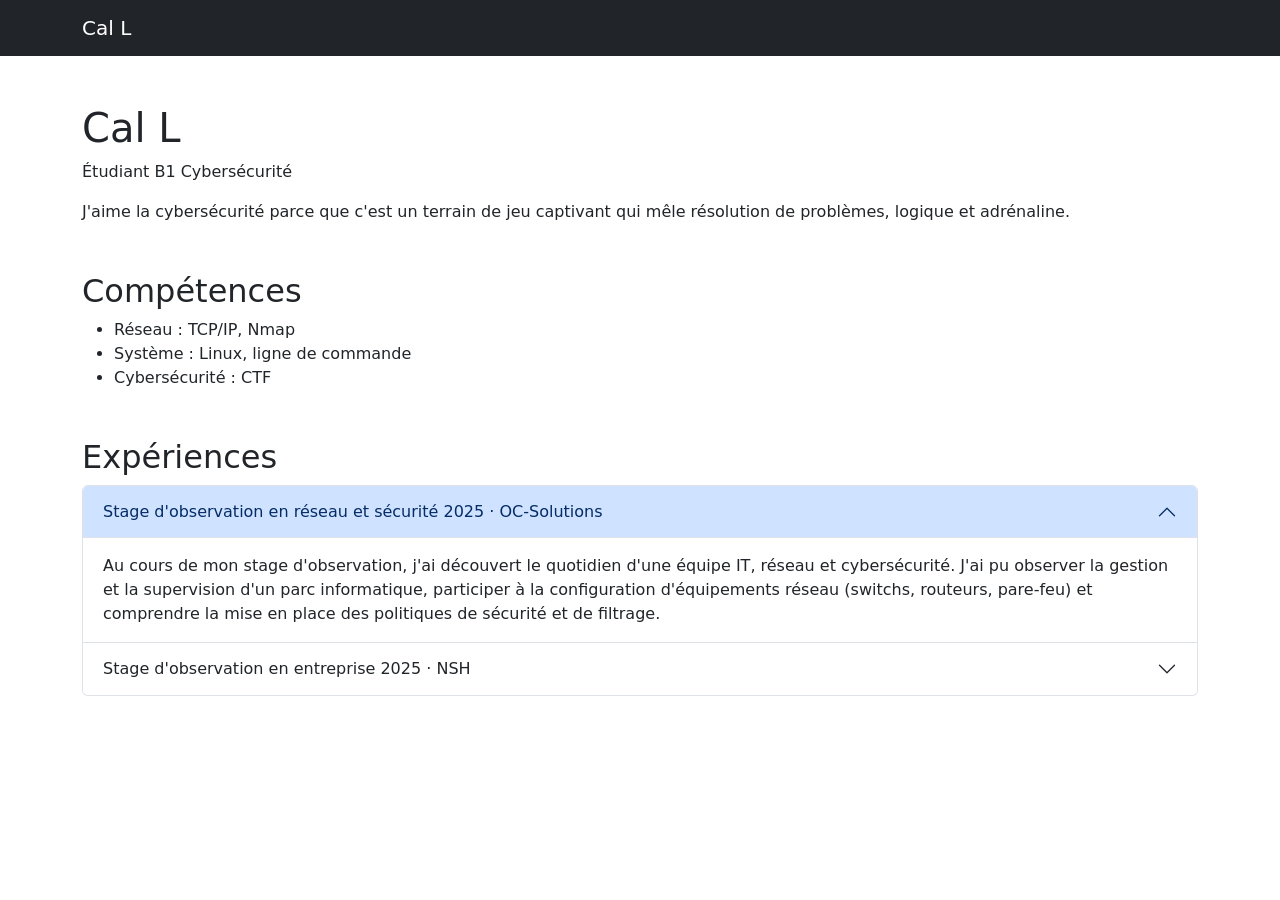
==== index.html @ 904b1baa "accordéon sur experiences avec ce que j ai fait pendant mes deux stages" ====
<!DOCTYPE html>
<html lang="fr">
<head>
  <meta charset="UTF-8">
  <meta name="viewport" content="width=device-width, initial-scale=1.0">
  <title>Mon CV</title>
  
  <link href="https://cdn.jsdelivr.net/npm/bootstrap@5.3.3/dist/css/bootstrap.min.css" rel="stylesheet">
  
  <link href="style.css" rel="stylesheet">
</head>
<body>

  
  <nav class="navbar navbar-dark bg-dark">
    <div class="container">
      <a class="navbar-brand" href="#">Cal L</a>
    </div>
  </nav>

  <div class="container py-5">

    
    <h1>Cal L</h1>
    <p>Étudiant B1 Cybersécurité</p>
    <p>
      J'aime la cybersécurité parce que c'est un terrain de jeu captivant qui mêle
      résolution de problèmes, logique et adrénaline.
    </p>

    
    <h2 class="mt-5">Compétences</h2>
    <ul>
      <li>Réseau : TCP/IP, Nmap</li>
      <li>Système : Linux, ligne de commande</li>
      <li>Cybersécurité : CTF</li>
    </ul>

    
    <h2 class="mt-5">Expériences</h2>

    <div class="accordion" id="mesStages">

      
      <div class="accordion-item">
        <h2 class="accordion-header">
          <button class="accordion-button" data-bs-toggle="collapse" data-bs-target="#stage">
            Stage d'observation en réseau et sécurité 2025 · OC-Solutions
          </button>
        </h2>
        <div id="stage" class="accordion-collapse collapse show" data-bs-parent="#mesStages">
          <div class="accordion-body">
            Au cours de mon stage d'observation, j'ai découvert le quotidien d'une équipe IT,
            réseau et cybersécurité. J'ai pu observer la gestion et la supervision d'un parc informatique,
            participer à la configuration d'équipements réseau (switchs, routeurs, pare-feu)
            et comprendre la mise en place des politiques de sécurité et de filtrage.

          </div>
        </div>
      </div>

      
      <div class="accordion-item">
        <h2 class="accordion-header">
          <button class="accordion-button collapsed" data-bs-toggle="collapse" data-bs-target="#stage2">
            Stage d'observation en entreprise 2025 · NSH
          </button>
        </h2>
        <div id="stage2" class="accordion-collapse collapse" data-bs-parent="#mesStages">
          <div class="accordion-body">
          Lors de mon stage d'observation, j'ai exploré l'organisation globale d'une entreprise 
          en découvrant ses différents services (informatique, communication, comptabilité,
          finance, direction et design). Cette immersion polyvalente 
          m'a permis de comprendre le rôle de chaque pôle, leurs synergies au quotidien 
          et la façon dont ils collaborent pour faire tourner l'activité.
          </div>
        </div>
      </div>

    </div>

  </div>

  
  <script src="https://cdn.jsdelivr.net/npm/bootstrap@5.3.3/dist/js/bootstrap.bundle.min.js"></script>
</body>
</html>
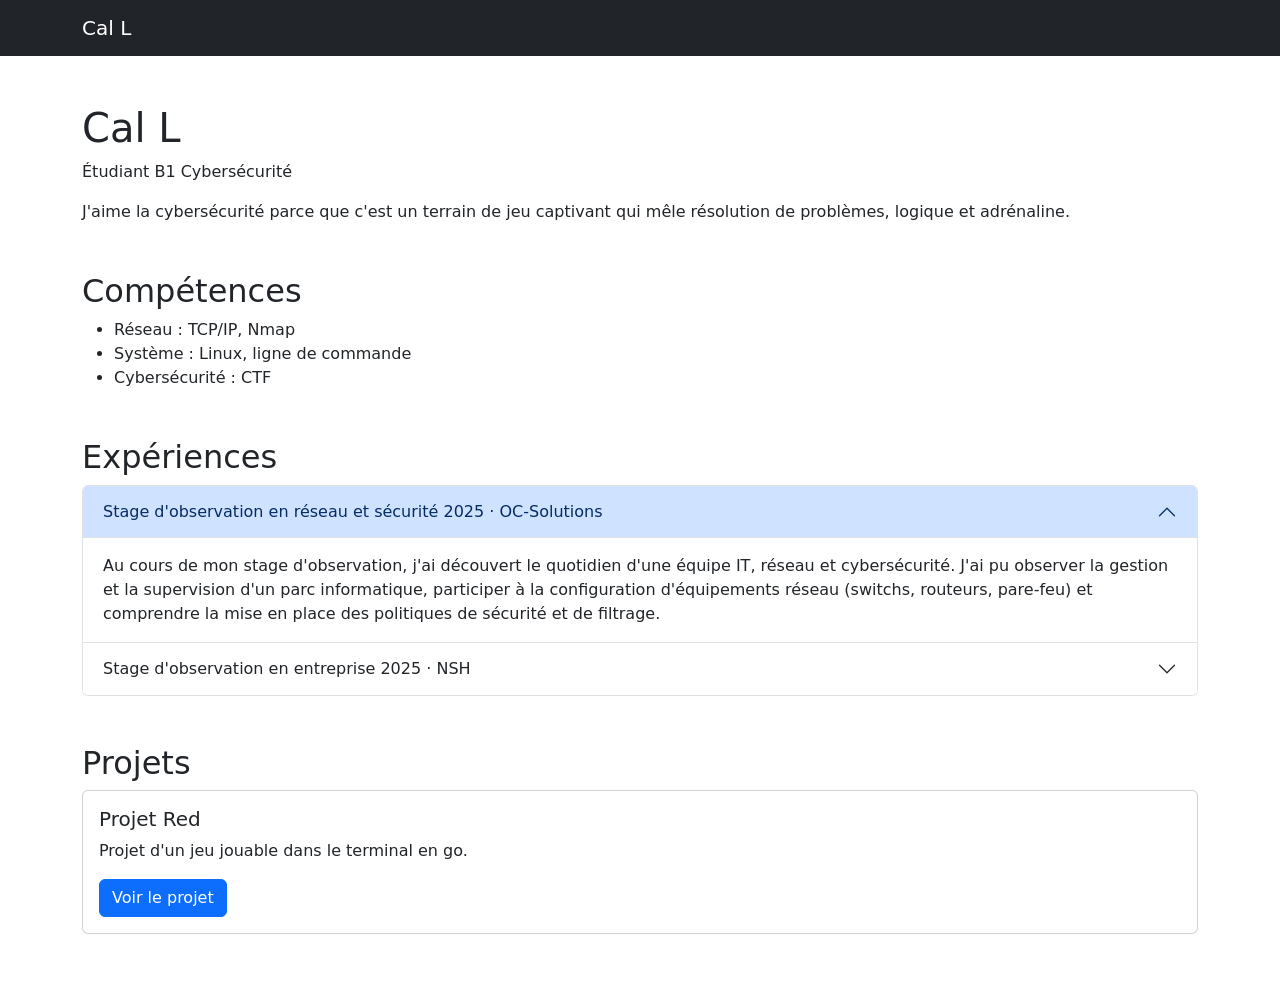
==== commit 31c83d66: "ajout projet" ====
--- a/index.html
+++ b/index.html
@@ -79,7 +79,25 @@
 
     </div>
 
+    
+<h2 class="mt-5">Projets</h2>
+
+  <div class="card">
+    <div class="card-body">
+      <h5>Projet Red</h5>
+      <p>Projet d'un jeu jouable dans le terminal en go.</p>
+      <a href="https://github.com/ItsForTheVibes/Projet-Red-Mr-Ybot" target="_blank" class="btn btn-primary">Voir le projet</a>
+    </div>
   </div>
+
+
+
+
+
+
+
+  
+</div>
 
   
   <script src="https://cdn.jsdelivr.net/npm/bootstrap@5.3.3/dist/js/bootstrap.bundle.min.js"></script>
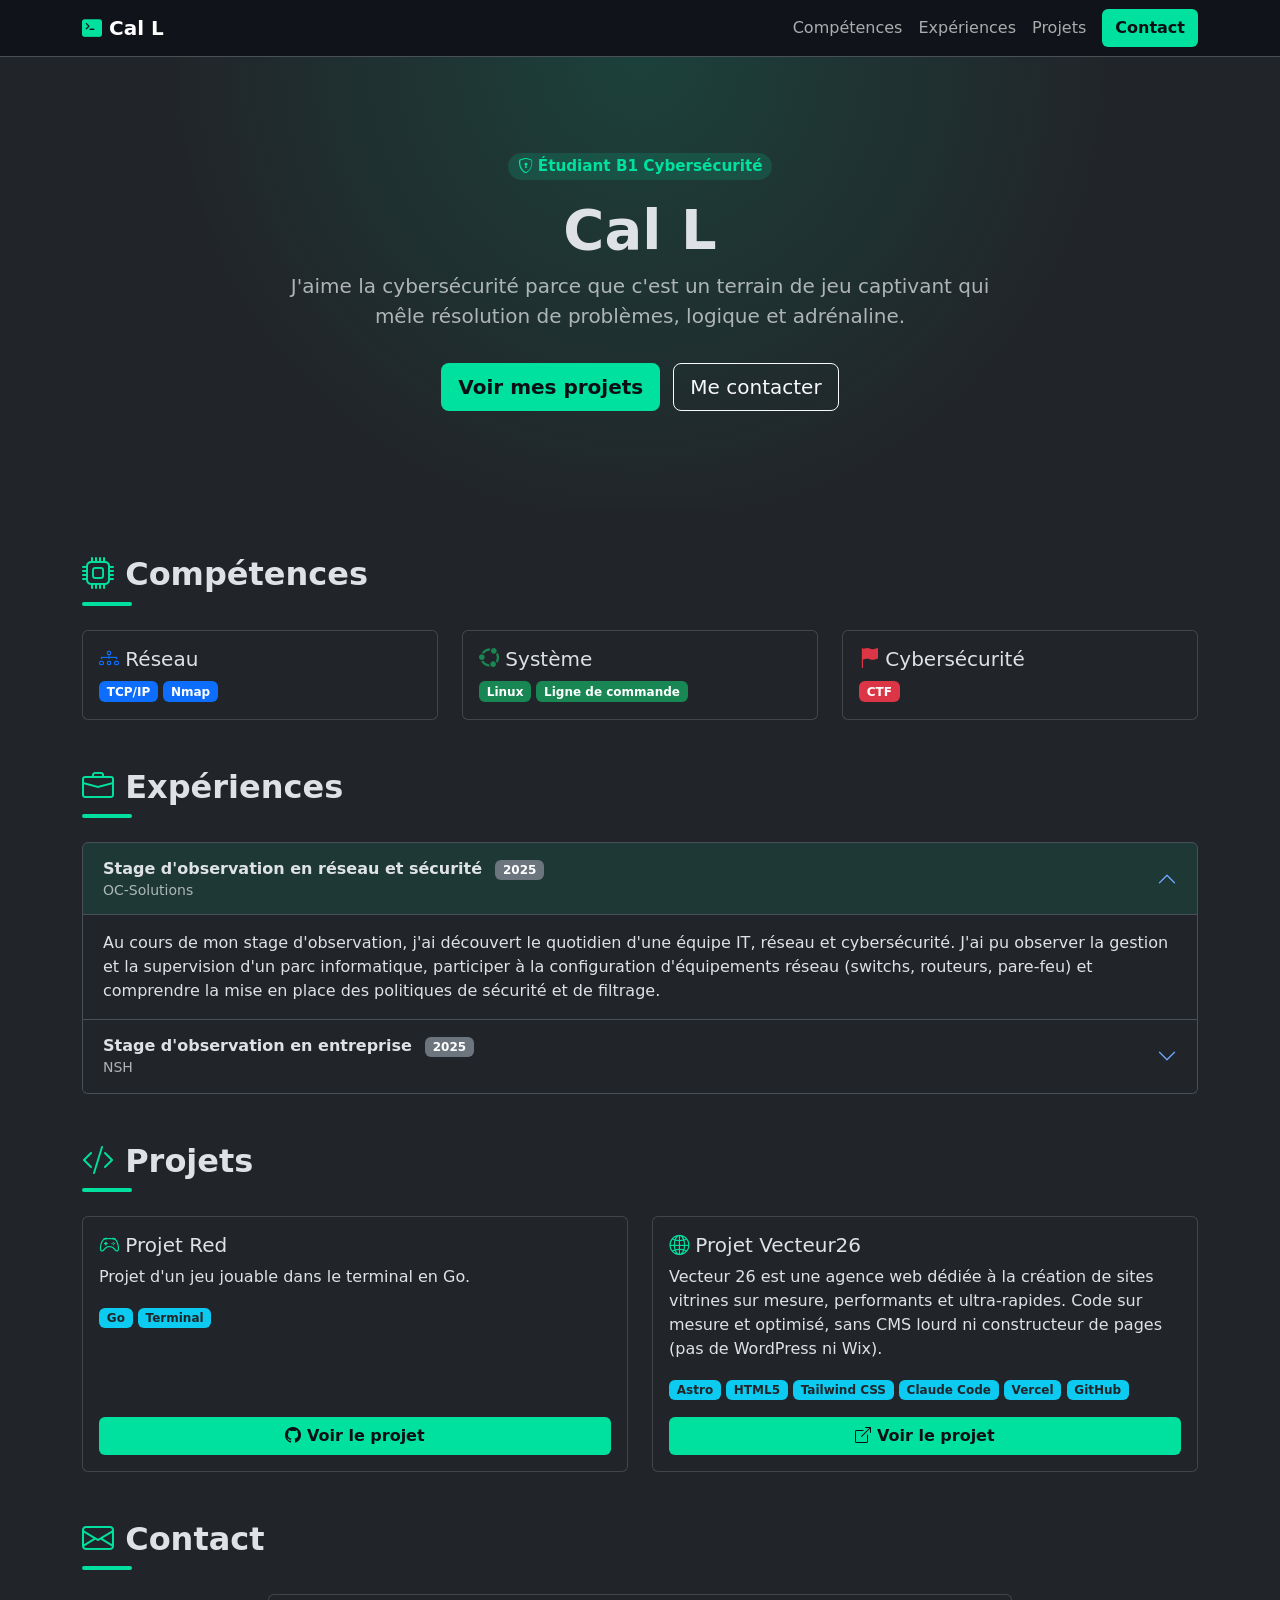
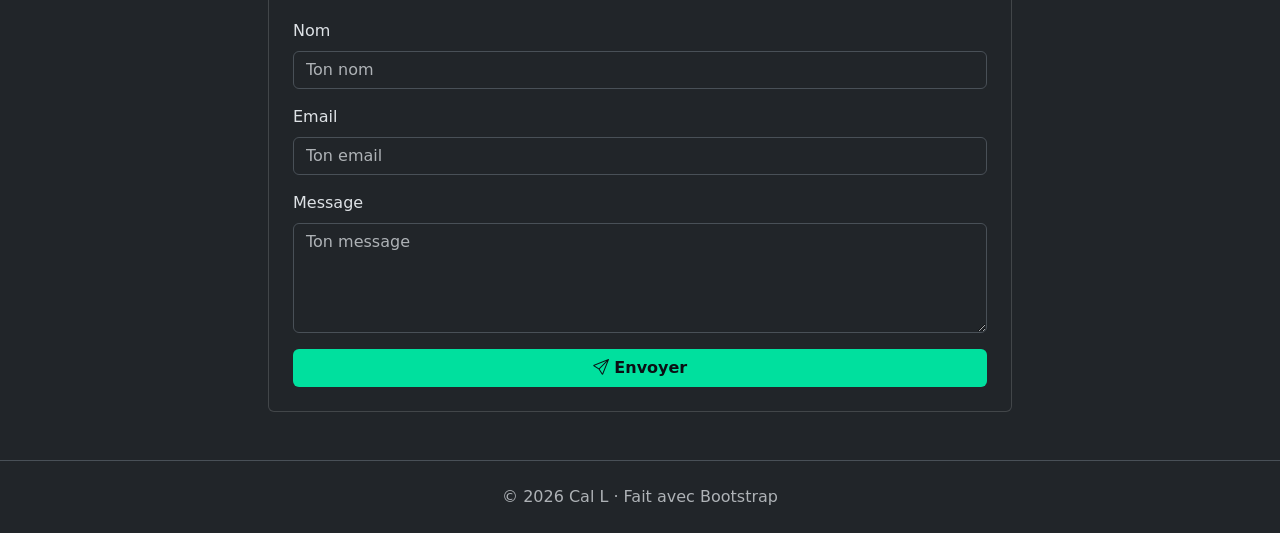
==== commit 110ac1e1: "cbon" ====
--- a/index.html
+++ b/index.html
@@ -1,105 +1,239 @@
 <!DOCTYPE html>
-<html lang="fr">
+<!-- data-bs-theme="dark" : active le thème sombre de Bootstrap sur toute la page -->
+<html lang="fr" data-bs-theme="dark">
 <head>
   <meta charset="UTF-8">
   <meta name="viewport" content="width=device-width, initial-scale=1.0">
-  <title>Mon CV</title>
-  
+  <title>Cal L · CV Cybersécurité</title>
+
+  <!-- Bootstrap (le CSS déjà fait) -->
   <link href="https://cdn.jsdelivr.net/npm/bootstrap@5.3.3/dist/css/bootstrap.min.css" rel="stylesheet">
-  
+  <!-- Bootstrap Icons (les petites icônes) -->
+  <link href="https://cdn.jsdelivr.net/npm/bootstrap-icons@1.11.3/font/bootstrap-icons.min.css" rel="stylesheet">
+  <!-- Mon CSS à moi (toujours en dernier) -->
   <link href="style.css" rel="stylesheet">
 </head>
 <body>
 
-  
-  <nav class="navbar navbar-dark bg-dark">
+  <!-- ===== MENU ===== -->
+  <!-- sticky-top : le menu reste collé en haut quand on descend -->
+  <nav class="navbar navbar-expand-md sticky-top border-bottom">
     <div class="container">
-      <a class="navbar-brand" href="#">Cal L</a>
+      <a class="navbar-brand fw-bold" href="#">
+        <i class="bi bi-terminal-fill text-accent"></i> Cal L
+      </a>
+
+      <!-- Bouton "burger" : visible seulement sur téléphone -->
+      <button class="navbar-toggler" data-bs-toggle="collapse" data-bs-target="#menu">
+        <span class="navbar-toggler-icon"></span>
+      </button>
+
+      <!-- Les liens : cachés dans le burger sur téléphone -->
+      <div class="collapse navbar-collapse" id="menu">
+        <ul class="navbar-nav ms-auto align-items-md-center">
+          <li class="nav-item"><a class="nav-link" href="#competences">Compétences</a></li>
+          <li class="nav-item"><a class="nav-link" href="#experiences">Expériences</a></li>
+          <li class="nav-item"><a class="nav-link" href="#projets">Projets</a></li>
+          <li class="nav-item ms-md-2">
+            <a href="#contact" class="btn btn-accent">Contact</a>
+          </li>
+        </ul>
+      </div>
     </div>
   </nav>
 
+  <!-- ===== EN-TÊTE / À PROPOS ===== -->
+  <header class="hero py-5">
+    <div class="container py-5 text-center">
+      <span class="badge rounded-pill bg-accent-soft mb-3">
+        <i class="bi bi-shield-lock"></i> Étudiant B1 Cybersécurité
+      </span>
+      <h1 class="display-4 fw-bold">Cal L</h1>
+      <p class="lead text-body-secondary col-lg-8 mx-auto">
+        J'aime la cybersécurité parce que c'est un terrain de jeu captivant qui mêle
+        résolution de problèmes, logique et adrénaline.
+      </p>
+      <a href="#projets" class="btn btn-accent btn-lg mt-3">Voir mes projets</a>
+      <a href="#contact" class="btn btn-outline-light btn-lg mt-3 ms-2">Me contacter</a>
+    </div>
+  </header>
+
   <div class="container py-5">
 
-    
-    <h1>Cal L</h1>
-    <p>Étudiant B1 Cybersécurité</p>
-    <p>
-      J'aime la cybersécurité parce que c'est un terrain de jeu captivant qui mêle
-      résolution de problèmes, logique et adrénaline.
-    </p>
-
-    
-    <h2 class="mt-5">Compétences</h2>
-    <ul>
-      <li>Réseau : TCP/IP, Nmap</li>
-      <li>Système : Linux, ligne de commande</li>
-      <li>Cybersécurité : CTF</li>
-    </ul>
-
-    
-    <h2 class="mt-5">Expériences</h2>
-
-    <div class="accordion" id="mesStages">
-
-      
-      <div class="accordion-item">
-        <h2 class="accordion-header">
-          <button class="accordion-button" data-bs-toggle="collapse" data-bs-target="#stage">
-            Stage d'observation en réseau et sécurité 2025 · OC-Solutions
-          </button>
-        </h2>
-        <div id="stage" class="accordion-collapse collapse show" data-bs-parent="#mesStages">
-          <div class="accordion-body">
-            Au cours de mon stage d'observation, j'ai découvert le quotidien d'une équipe IT,
-            réseau et cybersécurité. J'ai pu observer la gestion et la supervision d'un parc informatique,
-            participer à la configuration d'équipements réseau (switchs, routeurs, pare-feu)
-            et comprendre la mise en place des politiques de sécurité et de filtrage.
-
-          </div>
-        </div>
-      </div>
-
-      
-      <div class="accordion-item">
-        <h2 class="accordion-header">
-          <button class="accordion-button collapsed" data-bs-toggle="collapse" data-bs-target="#stage2">
-            Stage d'observation en entreprise 2025 · NSH
-          </button>
-        </h2>
-        <div id="stage2" class="accordion-collapse collapse" data-bs-parent="#mesStages">
-          <div class="accordion-body">
-          Lors de mon stage d'observation, j'ai exploré l'organisation globale d'une entreprise 
-          en découvrant ses différents services (informatique, communication, comptabilité,
-          finance, direction et design). Cette immersion polyvalente 
-          m'a permis de comprendre le rôle de chaque pôle, leurs synergies au quotidien 
-          et la façon dont ils collaborent pour faire tourner l'activité.
-          </div>
-        </div>
-      </div>
-
-    </div>
-
-    
-<h2 class="mt-5">Projets</h2>
-
-  <div class="card">
-    <div class="card-body">
-      <h5>Projet Red</h5>
-      <p>Projet d'un jeu jouable dans le terminal en go.</p>
-      <a href="https://github.com/ItsForTheVibes/Projet-Red-Mr-Ybot" target="_blank" class="btn btn-primary">Voir le projet</a>
-    </div>
+    <!-- ===== COMPÉTENCES ===== -->
+    <section id="competences" class="mb-5">
+      <h2 class="section-title mb-4"><i class="bi bi-cpu"></i> Compétences</h2>
+
+      <!-- row + col-md-4 : 3 colonnes côte à côte, empilées sur téléphone -->
+      <div class="row g-4">
+        <div class="col-md-4">
+          <div class="card h-100 card-hover">
+            <div class="card-body">
+              <h5><i class="bi bi-diagram-3 text-primary"></i> Réseau</h5>
+              <span class="badge bg-primary">TCP/IP</span>
+              <span class="badge bg-primary">Nmap</span>
+            </div>
+          </div>
+        </div>
+        <div class="col-md-4">
+          <div class="card h-100 card-hover">
+            <div class="card-body">
+              <h5><i class="bi bi-ubuntu text-success"></i> Système</h5>
+              <span class="badge bg-success">Linux</span>
+              <span class="badge bg-success">Ligne de commande</span>
+            </div>
+          </div>
+        </div>
+        <div class="col-md-4">
+          <div class="card h-100 card-hover">
+            <div class="card-body">
+              <h5><i class="bi bi-flag-fill text-danger"></i> Cybersécurité</h5>
+              <span class="badge bg-danger">CTF</span>
+            </div>
+          </div>
+        </div>
+      </div>
+    </section>
+
+    <!-- ===== EXPÉRIENCES : l'accordéon ===== -->
+    <section id="experiences" class="mb-5">
+      <h2 class="section-title mb-4"><i class="bi bi-briefcase"></i> Expériences</h2>
+
+      <div class="accordion" id="mesStages">
+
+        <!-- STAGE 1 -->
+        <div class="accordion-item">
+          <h2 class="accordion-header">
+            <button class="accordion-button" data-bs-toggle="collapse" data-bs-target="#stage">
+              <span>
+                <strong>Stage d'observation en réseau et sécurité</strong>
+                <span class="badge bg-secondary ms-2">2025</span><br>
+                <small class="text-body-secondary">OC-Solutions</small>
+              </span>
+            </button>
+          </h2>
+          <div id="stage" class="accordion-collapse collapse show" data-bs-parent="#mesStages">
+            <div class="accordion-body">
+              Au cours de mon stage d'observation, j'ai découvert le quotidien d'une équipe IT,
+              réseau et cybersécurité. J'ai pu observer la gestion et la supervision d'un parc informatique,
+              participer à la configuration d'équipements réseau (switchs, routeurs, pare-feu)
+              et comprendre la mise en place des politiques de sécurité et de filtrage.
+            </div>
+          </div>
+        </div>
+
+        <!-- STAGE 2 -->
+        <div class="accordion-item">
+          <h2 class="accordion-header">
+            <button class="accordion-button collapsed" data-bs-toggle="collapse" data-bs-target="#stage2">
+              <span>
+                <strong>Stage d'observation en entreprise</strong>
+                <span class="badge bg-secondary ms-2">2025</span><br>
+                <small class="text-body-secondary">NSH</small>
+              </span>
+            </button>
+          </h2>
+          <div id="stage2" class="accordion-collapse collapse" data-bs-parent="#mesStages">
+            <div class="accordion-body">
+              Lors de mon stage d'observation, j'ai exploré l'organisation globale d'une entreprise
+              en découvrant ses différents services (informatique, communication, comptabilité,
+              finance, direction et design). Cette immersion polyvalente
+              m'a permis de comprendre le rôle de chaque pôle, leurs synergies au quotidien
+              et la façon dont ils collaborent pour faire tourner l'activité.
+            </div>
+          </div>
+        </div>
+
+      </div>
+    </section>
+
+    <!-- ===== PROJETS ===== -->
+    <section id="projets" class="mb-5">
+      <h2 class="section-title mb-4"><i class="bi bi-code-slash"></i> Projets</h2>
+
+      <!-- 2 projets côte à côte sur ordi (col-md-6 = 6 colonnes sur 12) -->
+      <div class="row g-4">
+
+        <!-- PROJET 1 -->
+        <div class="col-md-6">
+          <div class="card h-100 card-hover">
+            <div class="card-body d-flex flex-column">
+              <h5><i class="bi bi-controller text-accent"></i> Projet Red</h5>
+              <p>Projet d'un jeu jouable dans le terminal en Go.</p>
+              <div class="mb-3">
+                <span class="badge bg-info text-dark">Go</span>
+                <span class="badge bg-info text-dark">Terminal</span>
+              </div>
+              <!-- mt-auto : pousse le bouton tout en bas de la carte -->
+              <a href="https://github.com/ItsForTheVibes/Projet-Red-Mr-Ybot" target="_blank" class="btn btn-accent mt-auto">
+                <i class="bi bi-github"></i> Voir le projet
+              </a>
+            </div>
+          </div>
+        </div>
+
+        <!-- PROJET 2 -->
+        <div class="col-md-6">
+          <div class="card h-100 card-hover">
+            <div class="card-body d-flex flex-column">
+              <h5><i class="bi bi-globe2 text-accent"></i> Projet Vecteur26</h5>
+              <p>
+                Vecteur 26 est une agence web dédiée à la création de sites vitrines sur mesure,
+                performants et ultra-rapides. Code sur mesure et optimisé, sans CMS lourd
+                ni constructeur de pages (pas de WordPress ni Wix).
+              </p>
+              <div class="mb-3">
+                <span class="badge bg-info text-dark">Astro</span>
+                <span class="badge bg-info text-dark">HTML5</span>
+                <span class="badge bg-info text-dark">Tailwind CSS</span>
+                <span class="badge bg-info text-dark">Claude Code</span>
+                <span class="badge bg-info text-dark">Vercel</span>
+                <span class="badge bg-info text-dark">GitHub</span>
+              </div>
+              <a href="https://vecteur26.fr" target="_blank" class="btn btn-accent mt-auto">
+                <i class="bi bi-box-arrow-up-right"></i> Voir le projet
+              </a>
+            </div>
+          </div>
+        </div>
+
+      </div>
+    </section>
+
+    <!-- ===== CONTACT ===== -->
+    <section id="contact">
+      <h2 class="section-title mb-4"><i class="bi bi-envelope"></i> Contact</h2>
+
+      <div class="card col-lg-8 mx-auto">
+        <div class="card-body p-4">
+          <form>
+            <!-- label : le texte au-dessus du champ -->
+            <label class="form-label">Nom</label>
+            <input type="text" class="form-control mb-3" placeholder="Ton nom">
+
+            <label class="form-label">Email</label>
+            <input type="email" class="form-control mb-3" placeholder="Ton email">
+
+            <label class="form-label">Message</label>
+            <textarea class="form-control mb-3" rows="4" placeholder="Ton message"></textarea>
+
+            <!-- w-100 : bouton sur toute la largeur -->
+            <button type="submit" class="btn btn-accent w-100">
+              <i class="bi bi-send"></i> Envoyer
+            </button>
+          </form>
+        </div>
+      </div>
+    </section>
+
   </div>
 
-
-
-
-
-
-
-  
-</div>
-
-  
+  <!-- ===== PIED DE PAGE ===== -->
+  <footer class="border-top py-4 text-center text-body-secondary">
+    © 2026 Cal L · Fait avec Bootstrap
+  </footer>
+
+  <!-- Bootstrap JS (fait marcher l'accordéon et le menu burger) -->
   <script src="https://cdn.jsdelivr.net/npm/bootstrap@5.3.3/dist/js/bootstrap.bundle.min.js"></script>
 </body>
-</html>+</html>
--- a/style.css
+++ b/style.css
@@ -0,0 +1,83 @@
+/* ===== Ma couleur principale (vert "terminal") ===== */
+/* Change juste cette valeur pour changer la couleur de tout le site */
+:root {
+  --accent: #00e09e;
+}
+
+/* Défilement en douceur quand on clique sur un lien du menu */
+html {
+  scroll-behavior: smooth;
+}
+
+/* Laisse de la place pour le menu collé en haut quand on arrive sur une section */
+section {
+  scroll-margin-top: 80px;
+}
+
+/* ===== Menu ===== */
+.navbar {
+  background-color: rgba(15, 18, 24, 0.9);
+  backdrop-filter: blur(8px); /* effet flou derrière le menu */
+}
+
+/* ===== Couleur accent ===== */
+.text-accent {
+  color: var(--accent);
+}
+
+.btn-accent {
+  background-color: var(--accent);
+  color: #0b0f14;
+  font-weight: 600;
+}
+
+.btn-accent:hover {
+  background-color: #00b57f;
+  color: #0b0f14;
+}
+
+.bg-accent-soft {
+  background-color: rgba(0, 224, 158, 0.15);
+  color: var(--accent);
+  font-size: 0.95rem;
+}
+
+/* ===== En-tête ===== */
+.hero {
+  background: radial-gradient(circle at top, rgba(0, 224, 158, 0.15), transparent 60%);
+}
+
+/* ===== Titres de section avec une petite barre colorée dessous ===== */
+.section-title {
+  font-weight: 700;
+}
+
+.section-title::after {
+  content: "";
+  display: block;
+  width: 50px;
+  height: 4px;
+  margin-top: 8px;
+  background-color: var(--accent);
+  border-radius: 2px;
+}
+
+.section-title i {
+  color: var(--accent);
+}
+
+/* ===== Cartes qui montent un peu au survol ===== */
+.card-hover {
+  transition: transform 0.2s, box-shadow 0.2s;
+}
+
+.card-hover:hover {
+  transform: translateY(-5px);
+  box-shadow: 0 8px 20px rgba(0, 224, 158, 0.15);
+}
+
+/* ===== Accordéon : couleur quand il est ouvert ===== */
+.accordion-button:not(.collapsed) {
+  background-color: rgba(0, 224, 158, 0.1);
+  color: inherit;
+}
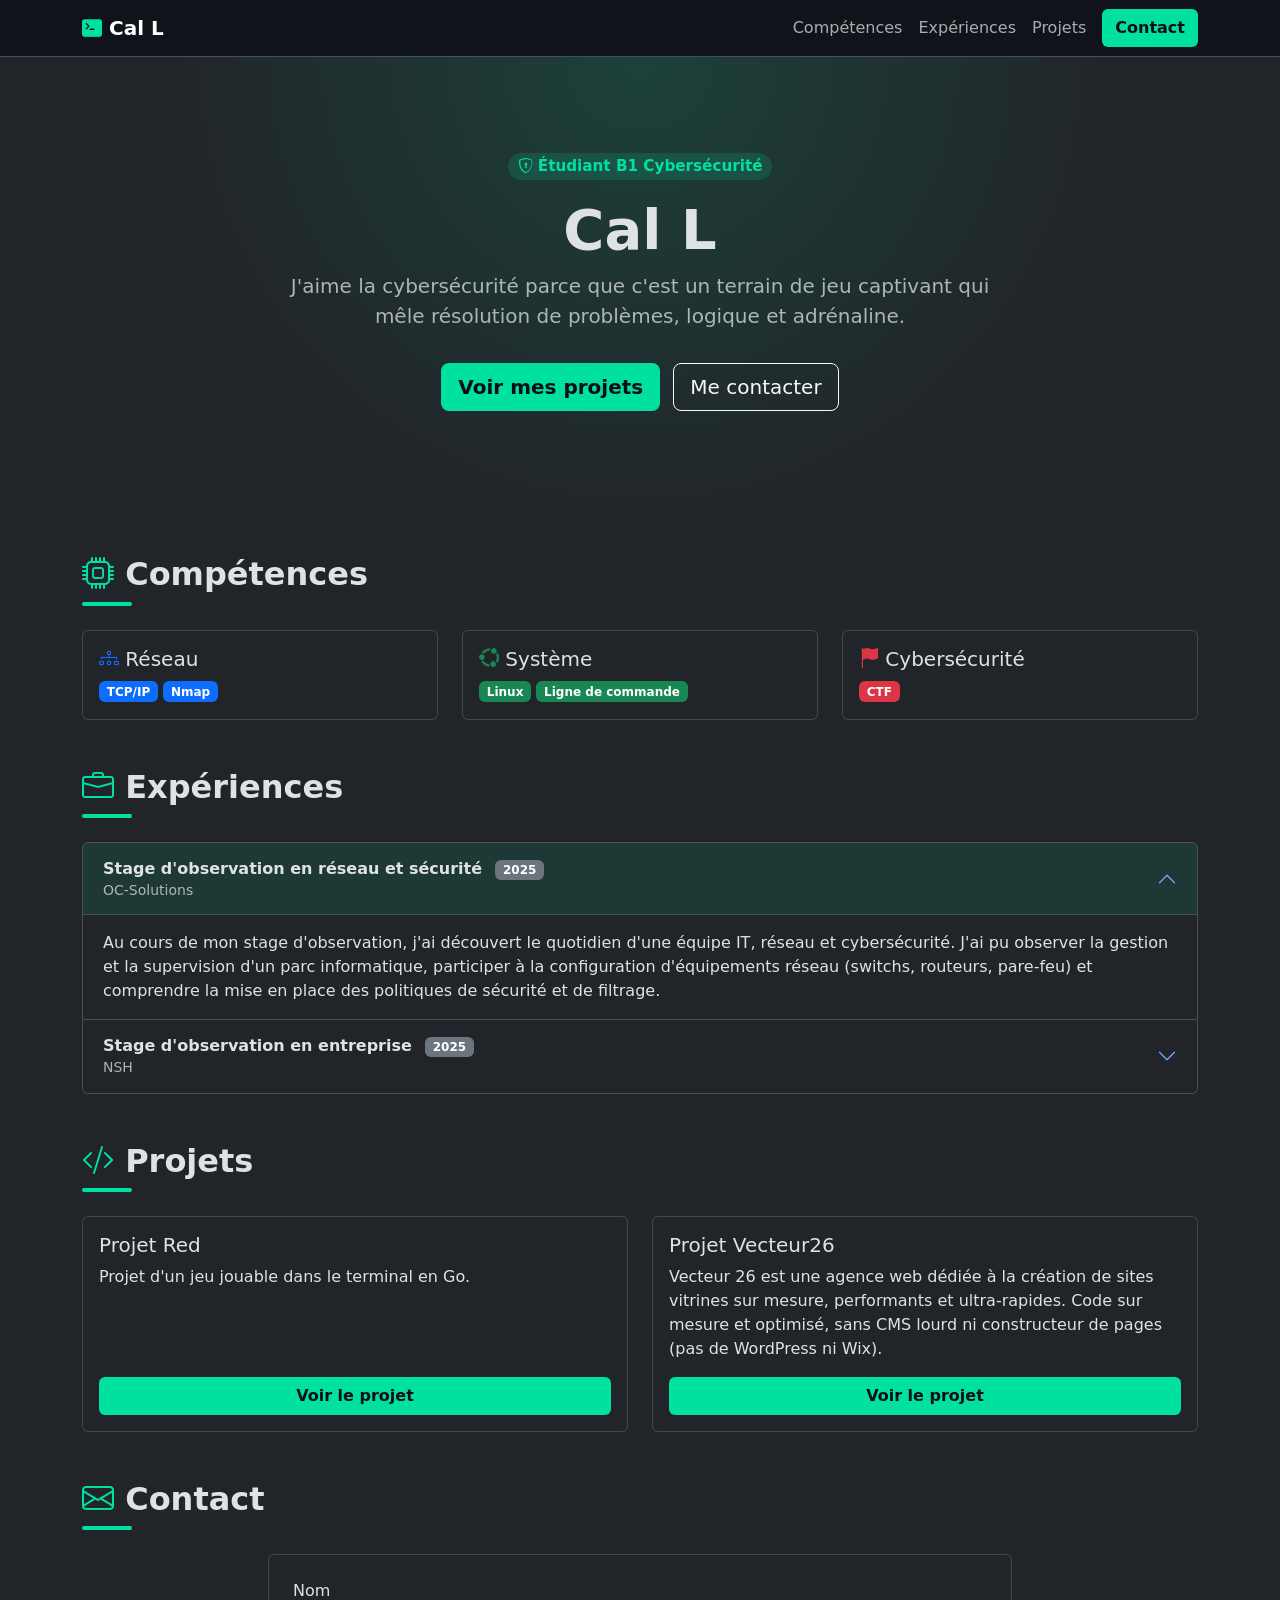
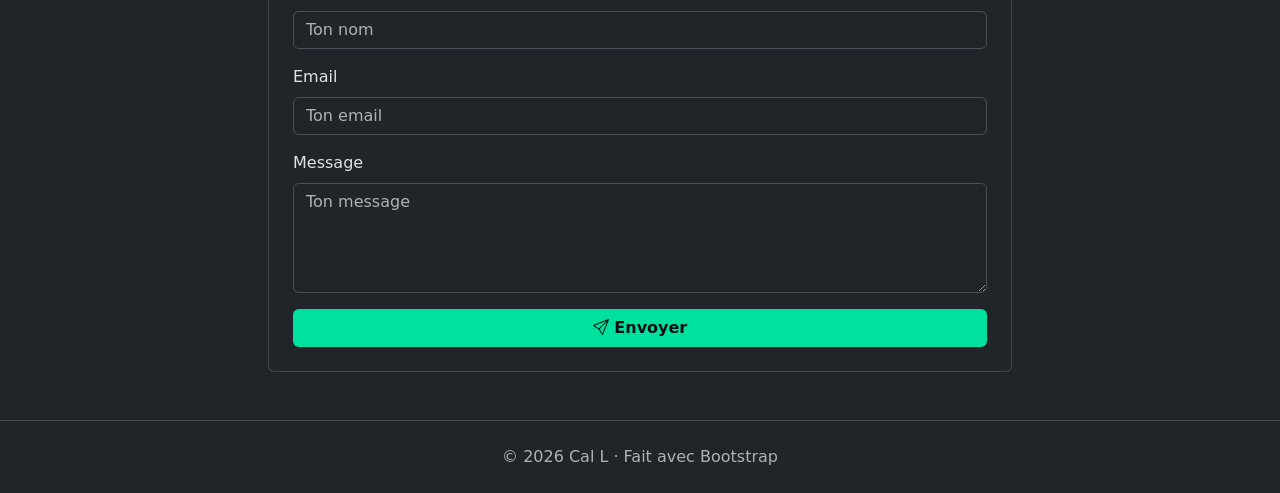
==== commit 2f6fd438: "Projets générés en JS + nettoyage des commentaires" ====
--- a/index.html
+++ b/index.html
@@ -1,34 +1,29 @@
 <!DOCTYPE html>
-<!-- data-bs-theme="dark" : active le thème sombre de Bootstrap sur toute la page -->
+
 <html lang="fr" data-bs-theme="dark">
 <head>
   <meta charset="UTF-8">
   <meta name="viewport" content="width=device-width, initial-scale=1.0">
   <title>Cal L · CV Cybersécurité</title>
 
-  <!-- Bootstrap (le CSS déjà fait) -->
   <link href="https://cdn.jsdelivr.net/npm/bootstrap@5.3.3/dist/css/bootstrap.min.css" rel="stylesheet">
-  <!-- Bootstrap Icons (les petites icônes) -->
+  
   <link href="https://cdn.jsdelivr.net/npm/bootstrap-icons@1.11.3/font/bootstrap-icons.min.css" rel="stylesheet">
-  <!-- Mon CSS à moi (toujours en dernier) -->
+  
   <link href="style.css" rel="stylesheet">
 </head>
 <body>
 
-  <!-- ===== MENU ===== -->
-  <!-- sticky-top : le menu reste collé en haut quand on descend -->
   <nav class="navbar navbar-expand-md sticky-top border-bottom">
     <div class="container">
       <a class="navbar-brand fw-bold" href="#">
         <i class="bi bi-terminal-fill text-accent"></i> Cal L
       </a>
 
-      <!-- Bouton "burger" : visible seulement sur téléphone -->
       <button class="navbar-toggler" data-bs-toggle="collapse" data-bs-target="#menu">
         <span class="navbar-toggler-icon"></span>
       </button>
 
-      <!-- Les liens : cachés dans le burger sur téléphone -->
       <div class="collapse navbar-collapse" id="menu">
         <ul class="navbar-nav ms-auto align-items-md-center">
           <li class="nav-item"><a class="nav-link" href="#competences">Compétences</a></li>
@@ -42,7 +37,6 @@
     </div>
   </nav>
 
-  <!-- ===== EN-TÊTE / À PROPOS ===== -->
   <header class="hero py-5">
     <div class="container py-5 text-center">
       <span class="badge rounded-pill bg-accent-soft mb-3">
@@ -60,11 +54,9 @@
 
   <div class="container py-5">
 
-    <!-- ===== COMPÉTENCES ===== -->
     <section id="competences" class="mb-5">
       <h2 class="section-title mb-4"><i class="bi bi-cpu"></i> Compétences</h2>
 
-      <!-- row + col-md-4 : 3 colonnes côte à côte, empilées sur téléphone -->
       <div class="row g-4">
         <div class="col-md-4">
           <div class="card h-100 card-hover">
@@ -95,13 +87,11 @@
       </div>
     </section>
 
-    <!-- ===== EXPÉRIENCES : l'accordéon ===== -->
     <section id="experiences" class="mb-5">
       <h2 class="section-title mb-4"><i class="bi bi-briefcase"></i> Expériences</h2>
 
       <div class="accordion" id="mesStages">
 
-        <!-- STAGE 1 -->
         <div class="accordion-item">
           <h2 class="accordion-header">
             <button class="accordion-button" data-bs-toggle="collapse" data-bs-target="#stage">
@@ -122,7 +112,6 @@
           </div>
         </div>
 
-        <!-- STAGE 2 -->
         <div class="accordion-item">
           <h2 class="accordion-header">
             <button class="accordion-button collapsed" data-bs-toggle="collapse" data-bs-target="#stage2">
@@ -147,67 +136,20 @@
       </div>
     </section>
 
-    <!-- ===== PROJETS ===== -->
     <section id="projets" class="mb-5">
       <h2 class="section-title mb-4"><i class="bi bi-code-slash"></i> Projets</h2>
 
-      <!-- 2 projets côte à côte sur ordi (col-md-6 = 6 colonnes sur 12) -->
-      <div class="row g-4">
+      <div class="row g-4" id="liste-projets"></div>
 
-        <!-- PROJET 1 -->
-        <div class="col-md-6">
-          <div class="card h-100 card-hover">
-            <div class="card-body d-flex flex-column">
-              <h5><i class="bi bi-controller text-accent"></i> Projet Red</h5>
-              <p>Projet d'un jeu jouable dans le terminal en Go.</p>
-              <div class="mb-3">
-                <span class="badge bg-info text-dark">Go</span>
-                <span class="badge bg-info text-dark">Terminal</span>
-              </div>
-              <!-- mt-auto : pousse le bouton tout en bas de la carte -->
-              <a href="https://github.com/ItsForTheVibes/Projet-Red-Mr-Ybot" target="_blank" class="btn btn-accent mt-auto">
-                <i class="bi bi-github"></i> Voir le projet
-              </a>
-            </div>
-          </div>
-        </div>
-
-        <!-- PROJET 2 -->
-        <div class="col-md-6">
-          <div class="card h-100 card-hover">
-            <div class="card-body d-flex flex-column">
-              <h5><i class="bi bi-globe2 text-accent"></i> Projet Vecteur26</h5>
-              <p>
-                Vecteur 26 est une agence web dédiée à la création de sites vitrines sur mesure,
-                performants et ultra-rapides. Code sur mesure et optimisé, sans CMS lourd
-                ni constructeur de pages (pas de WordPress ni Wix).
-              </p>
-              <div class="mb-3">
-                <span class="badge bg-info text-dark">Astro</span>
-                <span class="badge bg-info text-dark">HTML5</span>
-                <span class="badge bg-info text-dark">Tailwind CSS</span>
-                <span class="badge bg-info text-dark">Claude Code</span>
-                <span class="badge bg-info text-dark">Vercel</span>
-                <span class="badge bg-info text-dark">GitHub</span>
-              </div>
-              <a href="https://vecteur26.fr" target="_blank" class="btn btn-accent mt-auto">
-                <i class="bi bi-box-arrow-up-right"></i> Voir le projet
-              </a>
-            </div>
-          </div>
-        </div>
-
-      </div>
     </section>
 
-    <!-- ===== CONTACT ===== -->
     <section id="contact">
       <h2 class="section-title mb-4"><i class="bi bi-envelope"></i> Contact</h2>
 
       <div class="card col-lg-8 mx-auto">
         <div class="card-body p-4">
           <form>
-            <!-- label : le texte au-dessus du champ -->
+            
             <label class="form-label">Nom</label>
             <input type="text" class="form-control mb-3" placeholder="Ton nom">
 
@@ -217,7 +159,6 @@
             <label class="form-label">Message</label>
             <textarea class="form-control mb-3" rows="4" placeholder="Ton message"></textarea>
 
-            <!-- w-100 : bouton sur toute la largeur -->
             <button type="submit" class="btn btn-accent w-100">
               <i class="bi bi-send"></i> Envoyer
             </button>
@@ -228,12 +169,11 @@
 
   </div>
 
-  <!-- ===== PIED DE PAGE ===== -->
   <footer class="border-top py-4 text-center text-body-secondary">
     © 2026 Cal L · Fait avec Bootstrap
   </footer>
 
-  <!-- Bootstrap JS (fait marcher l'accordéon et le menu burger) -->
   <script src="https://cdn.jsdelivr.net/npm/bootstrap@5.3.3/dist/js/bootstrap.bundle.min.js"></script>
+  <script src="script.js"></script>
 </body>
 </html>
--- a/style.css
+++ b/style.css
@@ -1,26 +1,19 @@
-/* ===== Ma couleur principale (vert "terminal") ===== */
-/* Change juste cette valeur pour changer la couleur de tout le site */
 :root {
   --accent: #00e09e;
 }
 
-/* Défilement en douceur quand on clique sur un lien du menu */
 html {
   scroll-behavior: smooth;
 }
 
-/* Laisse de la place pour le menu collé en haut quand on arrive sur une section */
 section {
   scroll-margin-top: 80px;
 }
 
-/* ===== Menu ===== */
 .navbar {
   background-color: rgba(15, 18, 24, 0.9);
-  backdrop-filter: blur(8px); /* effet flou derrière le menu */
-}
+  backdrop-filter: blur(8px);}
 
-/* ===== Couleur accent ===== */
 .text-accent {
   color: var(--accent);
 }
@@ -42,12 +35,10 @@
   font-size: 0.95rem;
 }
 
-/* ===== En-tête ===== */
 .hero {
   background: radial-gradient(circle at top, rgba(0, 224, 158, 0.15), transparent 60%);
 }
 
-/* ===== Titres de section avec une petite barre colorée dessous ===== */
 .section-title {
   font-weight: 700;
 }
@@ -66,7 +57,6 @@
   color: var(--accent);
 }
 
-/* ===== Cartes qui montent un peu au survol ===== */
 .card-hover {
   transition: transform 0.2s, box-shadow 0.2s;
 }
@@ -76,7 +66,6 @@
   box-shadow: 0 8px 20px rgba(0, 224, 158, 0.15);
 }
 
-/* ===== Accordéon : couleur quand il est ouvert ===== */
 .accordion-button:not(.collapsed) {
   background-color: rgba(0, 224, 158, 0.1);
   color: inherit;
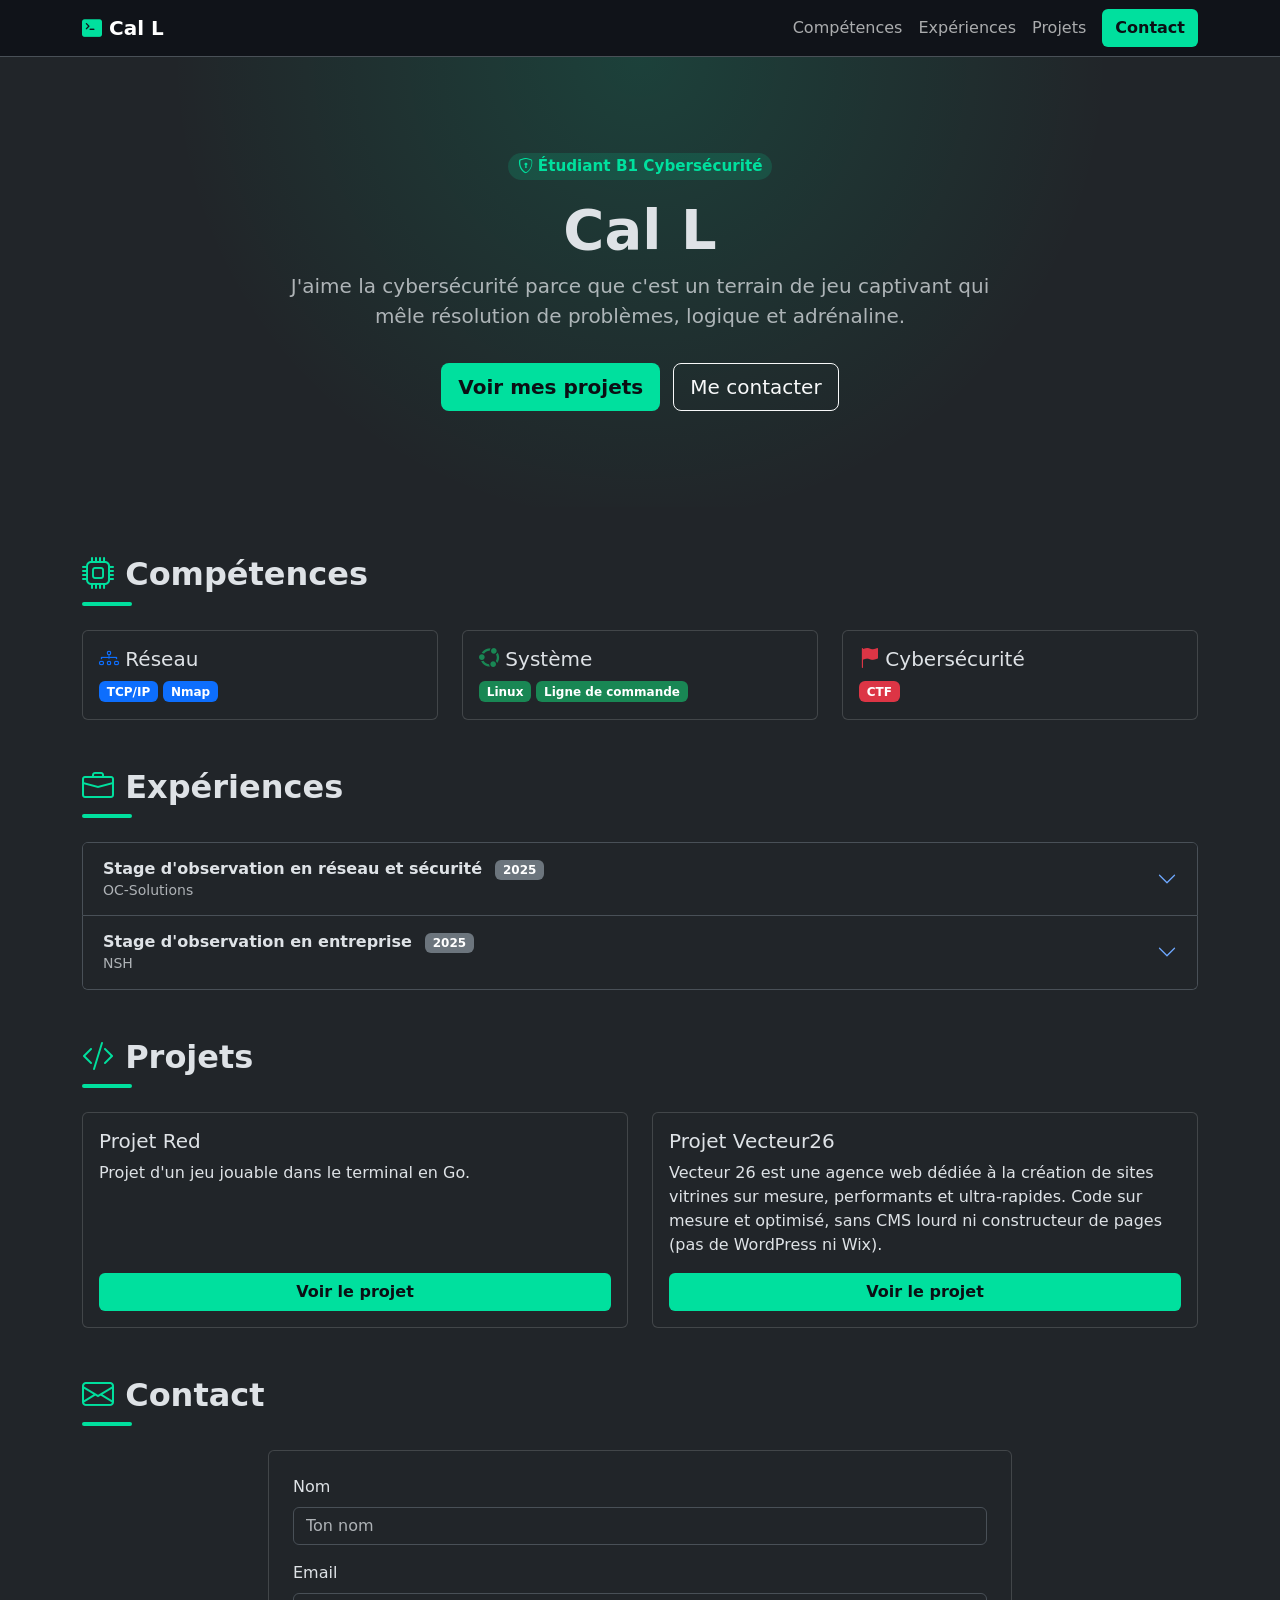
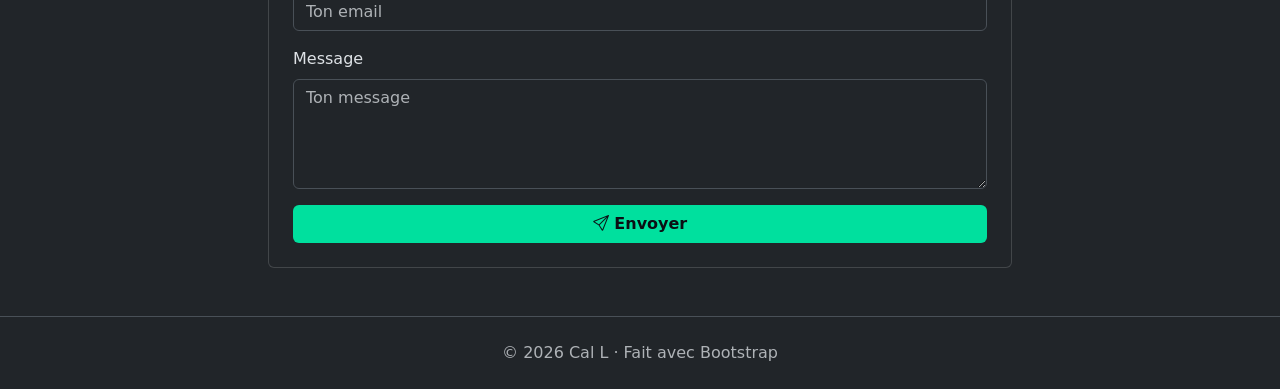
==== commit 473524ee: "Expériences générées en JS" ====
--- a/index.html
+++ b/index.html
@@ -90,50 +90,7 @@
     <section id="experiences" class="mb-5">
       <h2 class="section-title mb-4"><i class="bi bi-briefcase"></i> Expériences</h2>
 
-      <div class="accordion" id="mesStages">
-
-        <div class="accordion-item">
-          <h2 class="accordion-header">
-            <button class="accordion-button" data-bs-toggle="collapse" data-bs-target="#stage">
-              <span>
-                <strong>Stage d'observation en réseau et sécurité</strong>
-                <span class="badge bg-secondary ms-2">2025</span><br>
-                <small class="text-body-secondary">OC-Solutions</small>
-              </span>
-            </button>
-          </h2>
-          <div id="stage" class="accordion-collapse collapse show" data-bs-parent="#mesStages">
-            <div class="accordion-body">
-              Au cours de mon stage d'observation, j'ai découvert le quotidien d'une équipe IT,
-              réseau et cybersécurité. J'ai pu observer la gestion et la supervision d'un parc informatique,
-              participer à la configuration d'équipements réseau (switchs, routeurs, pare-feu)
-              et comprendre la mise en place des politiques de sécurité et de filtrage.
-            </div>
-          </div>
-        </div>
-
-        <div class="accordion-item">
-          <h2 class="accordion-header">
-            <button class="accordion-button collapsed" data-bs-toggle="collapse" data-bs-target="#stage2">
-              <span>
-                <strong>Stage d'observation en entreprise</strong>
-                <span class="badge bg-secondary ms-2">2025</span><br>
-                <small class="text-body-secondary">NSH</small>
-              </span>
-            </button>
-          </h2>
-          <div id="stage2" class="accordion-collapse collapse" data-bs-parent="#mesStages">
-            <div class="accordion-body">
-              Lors de mon stage d'observation, j'ai exploré l'organisation globale d'une entreprise
-              en découvrant ses différents services (informatique, communication, comptabilité,
-              finance, direction et design). Cette immersion polyvalente
-              m'a permis de comprendre le rôle de chaque pôle, leurs synergies au quotidien
-              et la façon dont ils collaborent pour faire tourner l'activité.
-            </div>
-          </div>
-        </div>
-
-      </div>
+      <div class="accordion" id="mesStages"></div>
     </section>
 
     <section id="projets" class="mb-5">
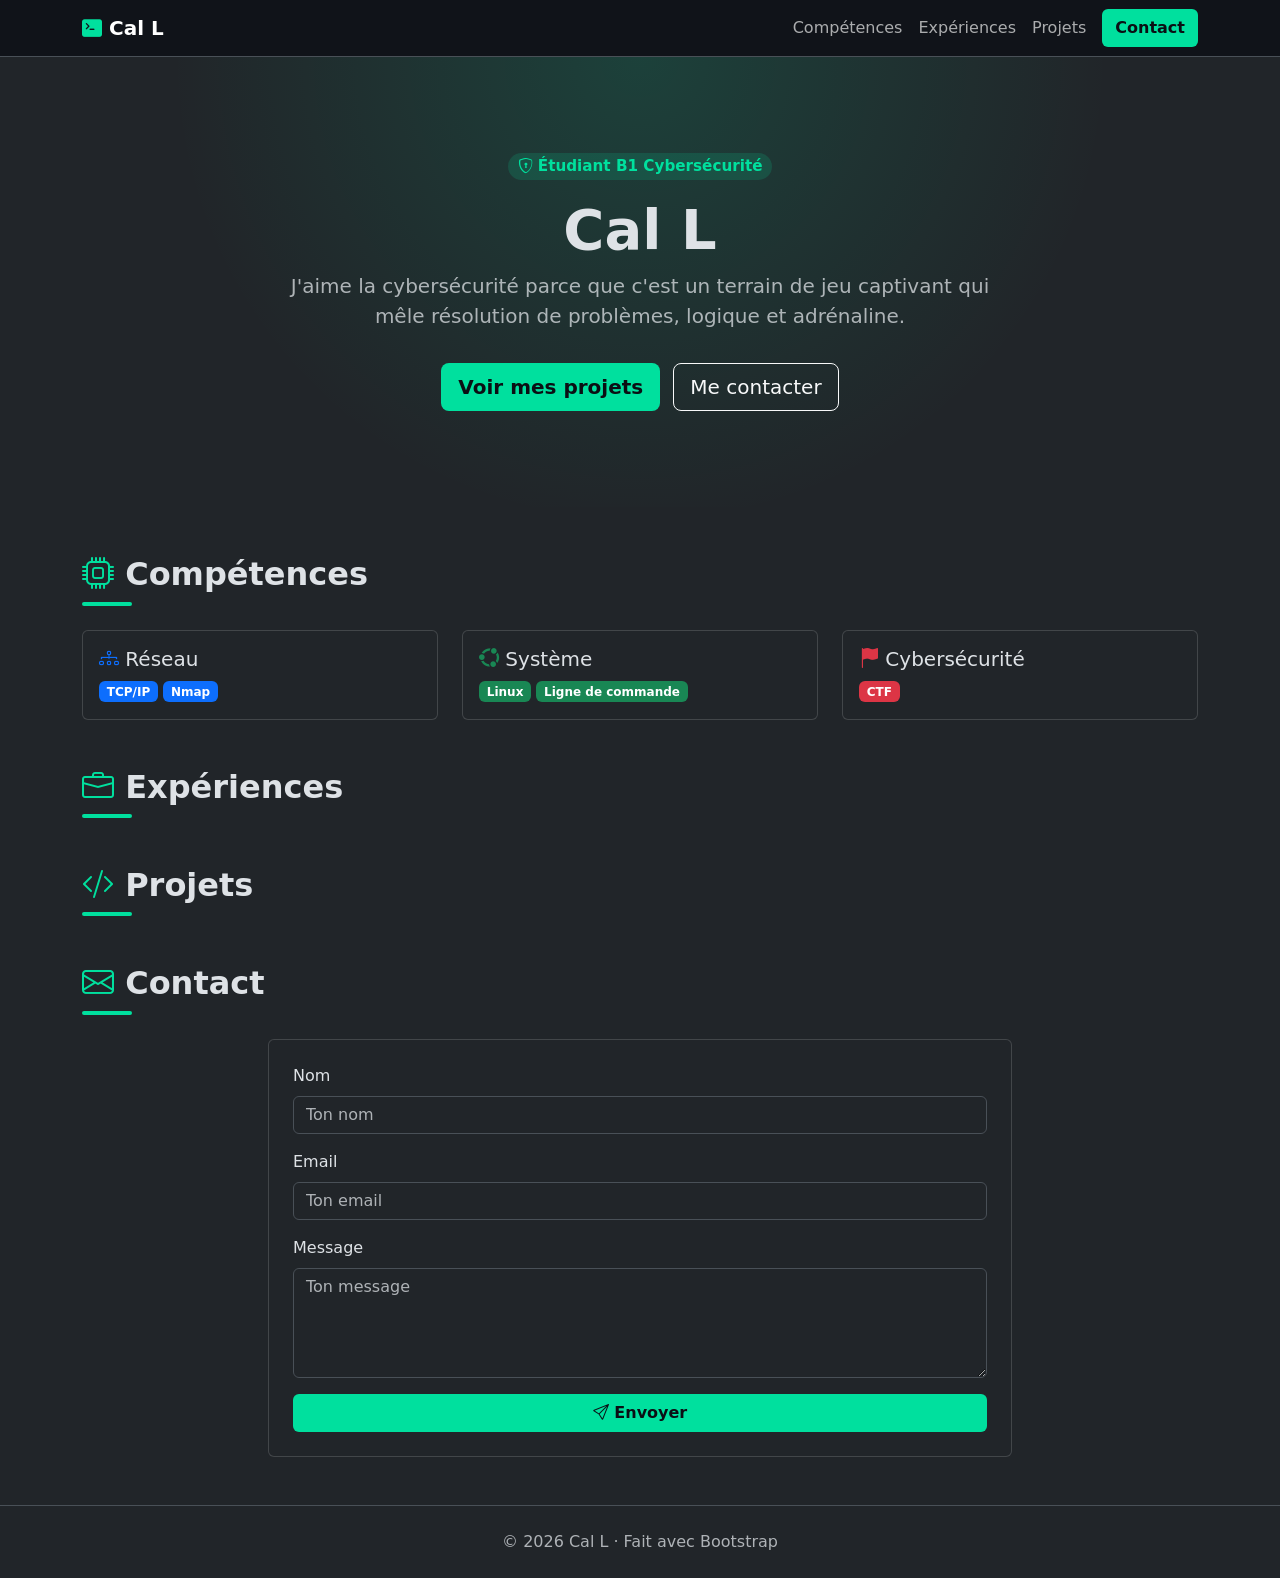
==== commit 30f94084: "Clé Supabase déplacée dans config.js + secrets GitHub" ====
--- a/index.html
+++ b/index.html
@@ -131,6 +131,7 @@
   </footer>
 
   <script src="https://cdn.jsdelivr.net/npm/bootstrap@5.3.3/dist/js/bootstrap.bundle.min.js"></script>
+  <script src="config.js"></script>
   <script src="script.js"></script>
 </body>
 </html>
